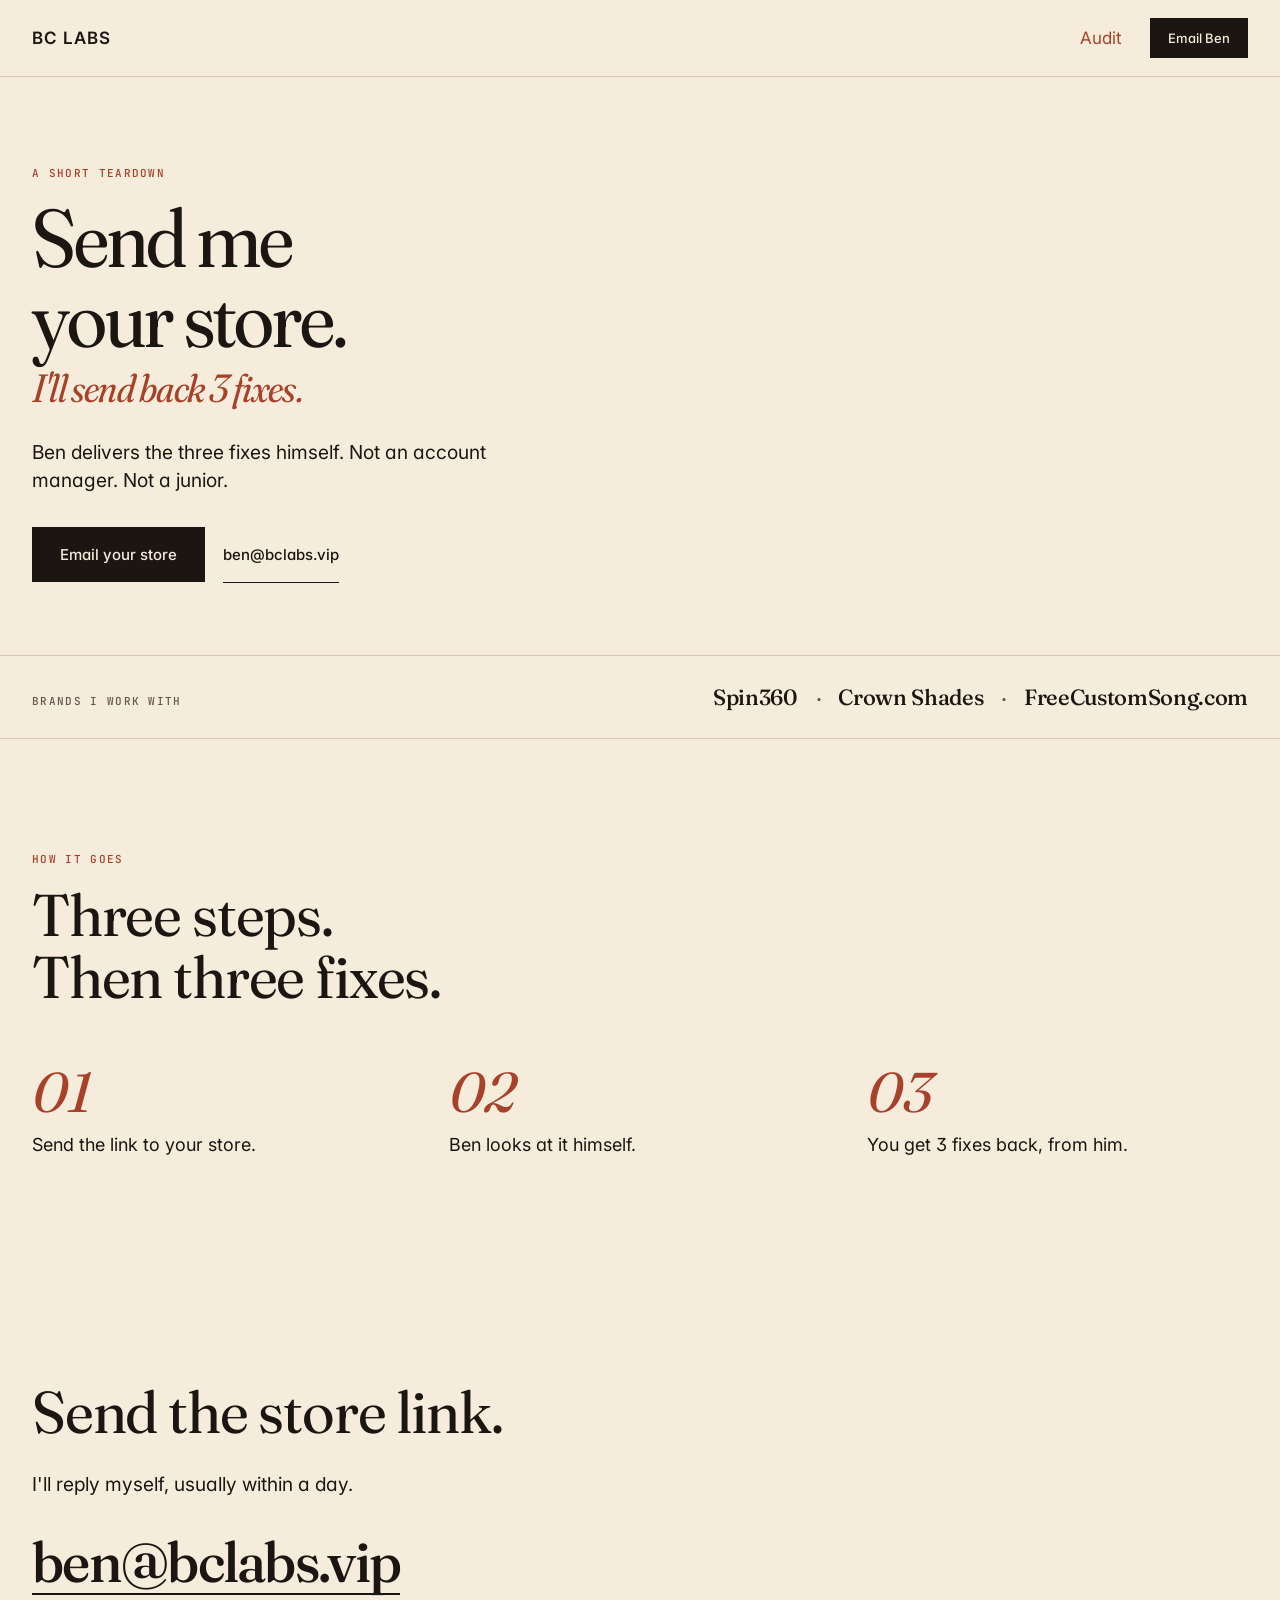
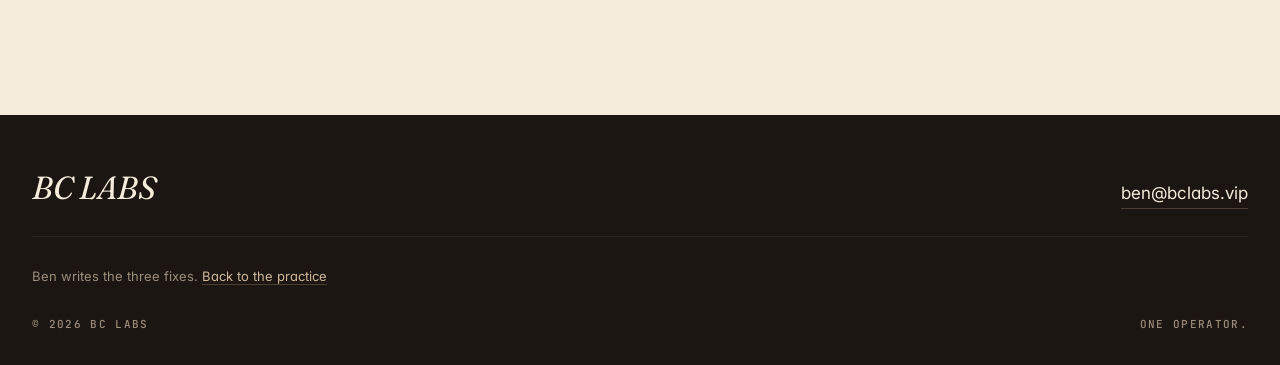
==== audit/index.html @ 70507e54 "Rewrite the homepage as a one-operator desk and add an audit page. Replace the agency brochure with " ====
<!doctype html>
<html lang="en">
<head>
<meta charset="utf-8" />
<meta name="viewport" content="width=device-width,initial-scale=1" />
<title>Send me your store. I'll send back 3 fixes. — BC LABS</title>
<meta name="description" content="Send Ben Cohen your store link. He looks himself and sends back 3 fixes. For specialty and DTC brands that already sell." />
<meta name="author" content="Ben Cohen, BC LABS" />
<meta name="robots" content="index, follow, max-image-preview:large" />
<meta name="theme-color" content="#a8412a" />
<link rel="canonical" href="https://bclabs.vip/audit/" />
<meta property="og:type" content="website" />
<meta property="og:site_name" content="BC LABS" />
<meta property="og:title" content="Send me your store. I'll send back 3 fixes." />
<meta property="og:description" content="Ben delivers the three fixes himself. Email your store link." />
<meta property="og:url" content="https://bclabs.vip/audit/" />
<meta property="og:image" content="https://bclabs.vip/og.png" />
<meta property="og:image:width" content="1200" />
<meta property="og:image:height" content="630" />
<meta name="twitter:card" content="summary_large_image" />
<meta name="twitter:title" content="Send me your store. I'll send back 3 fixes." />
<meta name="twitter:description" content="Ben delivers the three fixes himself." />
<meta name="twitter:image" content="https://bclabs.vip/og.png" />
<link rel="icon" type="image/svg+xml" href="[data-uri]" />
<link rel="preconnect" href="https://fonts.googleapis.com" />
<link rel="preconnect" href="https://fonts.gstatic.com" crossorigin />
<link href="https://fonts.googleapis.com/css2?family=Fraunces:ital,opsz,wght@0,9..144,400;0,9..144,500;0,9..144,600;1,9..144,400;1,9..144,500&family=Inter:wght@400;500;600&family=JetBrains+Mono:wght@400;500&display=swap" rel="stylesheet" />
<link rel="stylesheet" href="/site.css" />
</head>
<body>
<a class="skip" href="#send">Skip to email</a>
<nav aria-label="Primary">
  <a href="/" class="brand" aria-label="BC LABS — home">BC LABS</a>
  <div class="links">
    <a href="/audit/" aria-current="page">Audit</a>
    <a class="cta" href="mailto:ben@bclabs.vip?subject=Store%20link">Email Ben</a>
  </div>
</nav>
<main>
  <section class="hero solo" aria-labelledby="audit-headline">
    <div>
      <p class="mono sec-label">A short teardown</p>
      <h1 id="audit-headline">Send me your store.<span class="h1-rest">I'll send back 3 fixes.</span></h1>
      <p class="lede">Ben delivers the three fixes himself. Not an account manager. Not a junior.</p>
      <div class="hero-actions">
        <a class="btn-primary" href="mailto:ben@bclabs.vip?subject=Store%20link">Email your store</a>
        <a class="btn-link" href="mailto:ben@bclabs.vip">ben@bclabs.vip</a>
      </div>
    </div>
  </section>

  <aside class="proof" aria-label="Brands I work with">
    <div class="proof-inner">
      <p class="mono proof-label">Brands I work with</p>
      <ul class="proof-list">
        <li>Spin360</li>
        <li>Crown Shades</li>
        <li>FreeCustomSong.com</li>
      </ul>
    </div>
  </aside>

  <section aria-labelledby="steps-title">
    <p class="mono sec-label">How it goes</p>
    <h2 id="steps-title" class="sec-title">Three steps. Then three fixes.</h2>
    <ol class="steps">
      <li>
        <div class="num">01</div>
        <p>Send the link to your store.</p>
      </li>
      <li>
        <div class="num">02</div>
        <p>Ben looks at it himself.</p>
      </li>
      <li>
        <div class="num">03</div>
        <p>You get 3 fixes back, from him.</p>
      </li>
    </ol>
  </section>

  <section class="close" id="send" aria-labelledby="send-title">
    <h2 id="send-title" class="sec-title">Send the store link.</h2>
    <p class="lede">I'll reply myself, usually within a day.</p>
    <a class="email-big" href="mailto:ben@bclabs.vip?subject=Store%20link">ben@bclabs.vip</a>
  </section>
</main>
<footer>
  <div class="foot-wrap">
    <div class="foot-top">
      <div class="brand">BC LABS</div>
      <a href="mailto:ben@bclabs.vip?subject=Store%20link">ben@bclabs.vip</a>
    </div>
    <p class="foot-aside">Ben writes the three fixes. <a href="/">Back to the practice</a></p>
    <div class="foot-bottom">
      <span class="mono">© 2026 BC LABS</span>
      <span class="mono">One operator.</span>
    </div>
  </div>
</footer>
</body>
</html>
---- site.css ----
:root{
  --paper:#f5ecdc;
  --paper-2:#fbf4e6;
  --ink:#1c1612;
  --muted:#64584a;
  --line:#d6c9b3;
  --brick:#a8412a;
  --peach:#e8a886;
}
*{box-sizing:border-box; margin:0; padding:0;}
html{scroll-padding-top:92px;}
html,body{background:var(--paper); color:var(--ink);}
body{
  font-family:"Inter", -apple-system, system-ui, sans-serif;
  font-size:17px; line-height:1.55;
  -webkit-font-smoothing:antialiased; -moz-osx-font-smoothing:grayscale;
  font-feature-settings:"ss01","cv11";
}
::selection{background:var(--brick); color:var(--paper);}
a{color:inherit; text-decoration:none;}
:focus-visible{outline:2px solid var(--brick); outline-offset:3px;}
.skip{
  position:absolute; left:16px; top:0; z-index:80;
  transform:translateY(-120%);
  background:var(--ink); color:var(--paper);
  padding:10px 14px; font-size:14px; font-weight:500;
}
.skip:focus{transform:none;}
.mono{
  font-family:"JetBrains Mono", ui-monospace, monospace;
  font-size:11px; letter-spacing:.12em; text-transform:uppercase; font-weight:500;
}
.serif{font-family:"Fraunces", Georgia, serif;}

nav{
  position:sticky; top:0; z-index:50;
  background:var(--paper); border-bottom:1px solid var(--line);
  padding:18px 32px;
  display:flex; justify-content:space-between; align-items:center;
}
nav .brand{font-weight:600; letter-spacing:.06em;}
nav .links{display:flex; gap:28px; align-items:center;}
nav .links a{color:var(--ink); transition:color .15s;}
nav .links a:hover{color:var(--brick);}
nav .links a[aria-current="page"]{color:var(--brick);}
/* .links a outranks a bare .cta and was hiding the label. */
nav .links a.cta{
  background:var(--ink); color:var(--paper);
  padding:10px 18px;
  font-size:13px; font-weight:500;
  white-space:nowrap;
  transition:background .15s, color .15s;
}
nav .links a.cta:hover,
nav .links a.cta:focus-visible{background:var(--brick); color:var(--paper);}

.hero{
  max-width:1280px; margin:0 auto;
  padding:88px 32px 72px;
  display:grid;
  grid-template-columns:minmax(0, 1fr) 260px;
  gap:72px;
  align-items:end;
}
.hero.solo{grid-template-columns:minmax(0, 1fr); align-items:start;}
.hero h1{
  font-family:"Fraunces", serif;
  font-weight:400;
  font-size:clamp(46px, 6.4vw, 92px);
  line-height:0.98;
  letter-spacing:-0.025em;
  color:var(--ink);
  max-width:11ch;
  font-variation-settings:"opsz" 144, "SOFT" 50;
  text-wrap:balance;
}
.hero h1 .h1-rest{
  display:block;
  margin-top:0.18em;
  max-width:16ch;
  font-size:0.48em;
  line-height:1.15;
  letter-spacing:-0.02em;
  font-weight:400;
  color:var(--brick);
  font-style:italic;
}
.lede{
  margin-top:28px;
  font-size:clamp(18px, 1.5vw, 21px);
  line-height:1.45;
  max-width:28em;
}
.hero-actions{display:flex; gap:18px; align-items:center; margin-top:32px; flex-wrap:wrap;}
.btn-primary{
  background:var(--ink); color:var(--paper);
  padding:16px 28px; font-weight:500; font-size:15px;
  display:inline-block;
  transition:background .15s;
}
.btn-primary:hover{background:var(--brick); color:var(--paper);}
.btn-link{
  color:var(--ink); padding:16px 0;
  border-bottom:1px solid var(--ink);
  font-weight:500; font-size:15px;
  display:inline-block;
}
.btn-link:hover{color:var(--brick); border-color:var(--brick);}

.portrait{
  width:100%;
  aspect-ratio:4/5;
  background:var(--paper-2);
  border:1px solid var(--line);
  display:flex;
  flex-direction:column;
  justify-content:flex-end;
  gap:10px;
  padding:18px 16px 16px;
}
.portrait-name{
  font-family:"Fraunces", serif;
  font-style:italic;
  font-weight:500;
  font-size:32px;
  line-height:0.95;
  letter-spacing:-0.02em;
}
.portrait-note{color:var(--muted);}

.proof{border-top:1px solid var(--line); border-bottom:1px solid var(--line);}
.proof-inner{
  max-width:1280px; margin:0 auto;
  padding:28px 32px;
  display:flex; justify-content:space-between; align-items:baseline;
  gap:32px;
}
.proof-label{color:var(--muted); flex:none;}
.proof-list{
  list-style:none;
  display:flex; flex-wrap:wrap; justify-content:flex-end;
  gap:8px 0;
}
.proof-list li{
  font-family:"Fraunces", serif;
  font-weight:500;
  font-size:22px;
  letter-spacing:-0.015em;
  line-height:1.2;
}
.proof-list li:not(:last-child)::after{
  content:"·";
  color:var(--muted);
  font-weight:400;
  margin:0 18px;
}

section{padding:112px 32px; max-width:1280px; margin:0 auto;}
.sec-label{color:var(--brick); display:block; margin-bottom:16px;}
.sec-title{
  font-family:"Fraunces", serif;
  font-weight:400;
  font-size:clamp(36px, 4.6vw, 64px);
  line-height:1.05;
  letter-spacing:-0.02em;
  max-width:16ch;
  text-wrap:balance;
}
.sec-title em{font-style:italic; color:var(--brick);}

.you{background:var(--paper-2); border-top:1px solid var(--line); border-bottom:1px solid var(--line); max-width:none;}
.you-inner{max-width:1280px; margin:0 auto;}
.you-list{
  list-style:none;
  margin-top:48px;
  display:grid;
  gap:22px;
  max-width:36em;
  font-size:20px;
  line-height:1.4;
}
.you-list li{padding-left:32px; position:relative;}
.you-list li:before{content:"→"; position:absolute; left:0; color:var(--brick);}
.notyet{
  margin-top:40px;
  max-width:22em;
  font-family:"Fraunces", serif;
  font-style:italic;
  font-size:clamp(22px, 2vw, 28px);
  line-height:1.3;
  letter-spacing:-0.015em;
}

.do-grid{
  margin-top:56px;
  display:grid;
  grid-template-columns:repeat(4, minmax(0, 1fr));
  gap:40px 28px;
}
.do-card{border-top:1px solid var(--line); padding-top:20px;}
.do-card h3{
  font-family:"Fraunces", serif;
  font-weight:500;
  font-size:28px;
  line-height:1.1;
  letter-spacing:-0.02em;
}
.do-card p{margin-top:14px; max-width:18em; line-height:1.45;}
.do-cta{margin-top:40px;}

.steps{
  list-style:none;
  margin-top:56px;
  display:grid;
  grid-template-columns:repeat(3, minmax(0, 1fr));
  gap:36px;
}
.steps .num{
  font-family:"Fraunces", serif;
  font-style:italic;
  font-size:56px;
  line-height:1;
  color:var(--brick);
  font-weight:400;
}
.steps p{margin-top:12px; max-width:16em; font-size:18px; line-height:1.4;}
.soft{margin-top:40px; max-width:28em; color:var(--muted);}
.soft a{color:var(--ink); border-bottom:1px solid var(--ink);}
.soft a:hover{color:var(--brick); border-color:var(--brick);}

.justme{
  background:var(--ink); color:var(--paper);
  max-width:none;
  padding:120px 32px;
}
.justme-inner{max-width:1280px; margin:0 auto;}
.justme h2{
  font-family:"Fraunces", serif;
  font-weight:400;
  font-size:clamp(48px, 7vw, 104px);
  line-height:0.98;
  letter-spacing:-0.03em;
  max-width:10ch;
}
.justme h2 em{font-style:italic; color:var(--peach);}
.justme p{
  margin-top:28px;
  font-size:clamp(18px, 1.6vw, 22px);
  max-width:22em;
  line-height:1.4;
}

.close{padding-bottom:120px;}
.email-big{
  display:inline-block;
  margin-top:32px;
  font-family:"Fraunces", serif;
  font-weight:500;
  font-size:clamp(32px, 4.4vw, 60px);
  letter-spacing:-0.03em;
  line-height:1.1;
  border-bottom:2px solid var(--ink);
  color:var(--ink);
}
.email-big:hover{color:var(--brick); border-color:var(--brick);}

footer{background:var(--ink); color:#9b8d7c; padding:48px 32px 32px;}
.foot-wrap{max-width:1280px; margin:0 auto; display:grid; gap:28px;}
.foot-top{
  display:flex; justify-content:space-between; align-items:baseline;
  padding-bottom:24px; border-bottom:1px solid #2c2620;
}
.foot-top .brand{font-family:"Fraunces", serif; font-style:italic; font-size:32px; color:var(--paper);}
.foot-top a{color:var(--paper); border-bottom:1px solid #4a3f30; padding-bottom:2px;}
.foot-top a:hover{color:var(--peach); border-color:var(--peach);}
.foot-aside{font-size:13px; line-height:1.7; max-width:46em;}
.foot-aside a{color:#cfb89c; border-bottom:1px solid #4a3f30;}
.foot-aside a:hover{color:var(--peach);}
.foot-bottom{
  display:flex; justify-content:space-between;
  font-size:11px; letter-spacing:.1em; text-transform:uppercase;
}

@media (max-width:880px){
  nav{padding:12px 18px;}
  nav .links{gap:14px;}
  .hero{grid-template-columns:1fr; gap:32px; padding:48px 18px 40px; align-items:start;}
  .hero h1{font-size:44px; max-width:12ch;}
  .portrait{width:min(100%, 220px);}
  .proof-inner{flex-direction:column; align-items:flex-start; gap:14px; padding:22px 18px;}
  .proof-list{justify-content:flex-start;}
  section{padding:72px 18px;}
  .you{padding:72px 18px;}
  .sec-title{font-size:36px;}
  .do-grid{grid-template-columns:1fr 1fr; gap:28px 18px;}
  .steps{grid-template-columns:1fr; gap:28px;}
  .steps .num{font-size:44px;}
  .justme{padding:72px 18px;}
  .justme h2{font-size:48px;}
  footer{padding:36px 18px 24px;}
  .foot-top{flex-direction:column; gap:14px; align-items:flex-start;}
  .foot-bottom{flex-direction:column; gap:6px;}
}
@media (max-width:480px){
  nav{padding:10px 16px;}
  nav .links a.cta{padding:9px 12px; font-size:12px;}
  .hero{padding:36px 16px 32px;}
  .hero h1{font-size:38px;}
  .lede{font-size:17px;}
  .hero-actions{flex-direction:column; align-items:stretch;}
  .btn-primary{text-align:center;}
  .btn-link{align-self:center;}
  .proof-inner{padding:20px 16px;}
  .proof-list li{font-size:20px;}
  section,.you{padding:56px 16px;}
  .sec-title{font-size:32px;}
  .you-list{font-size:18px;}
  .do-grid{grid-template-columns:1fr;}
  .justme{padding:64px 16px;}
  .justme h2{font-size:42px;}
  .email-big{font-size:32px;}
  footer{padding:28px 16px 20px;}
}
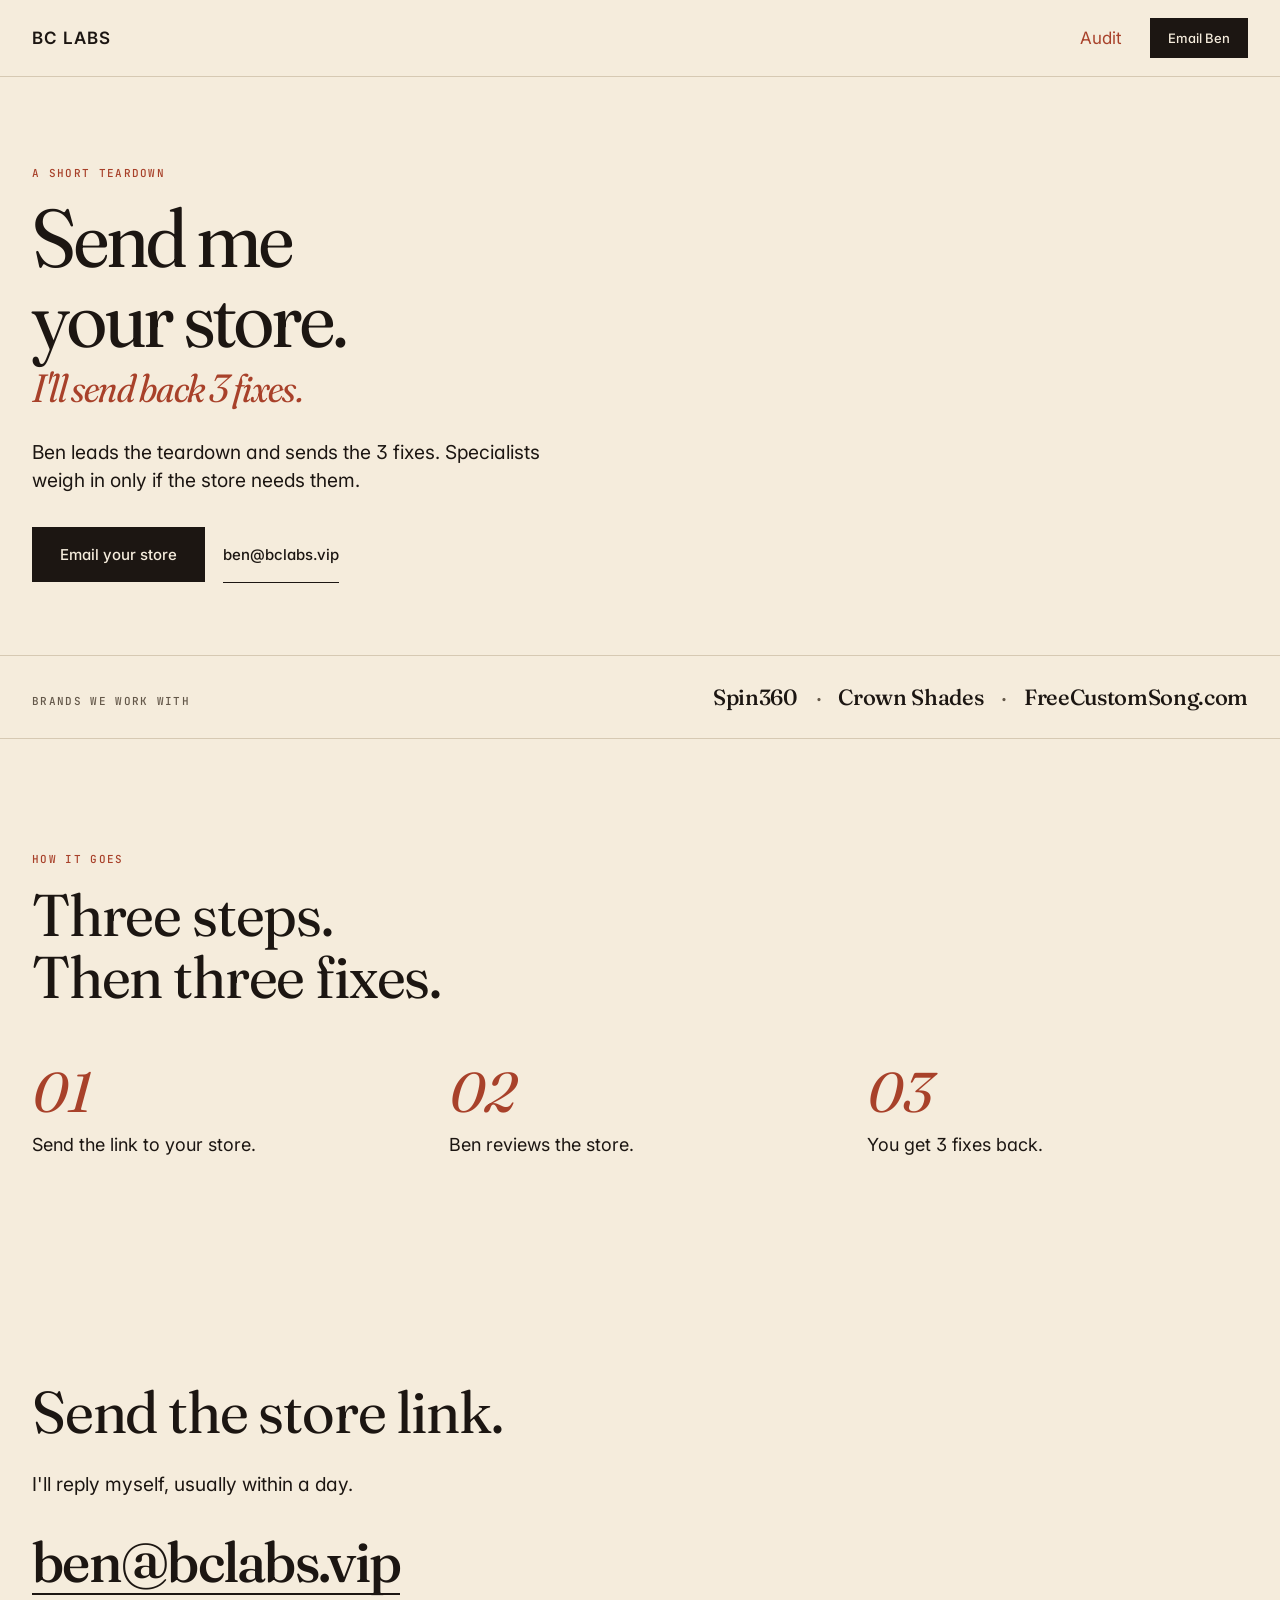
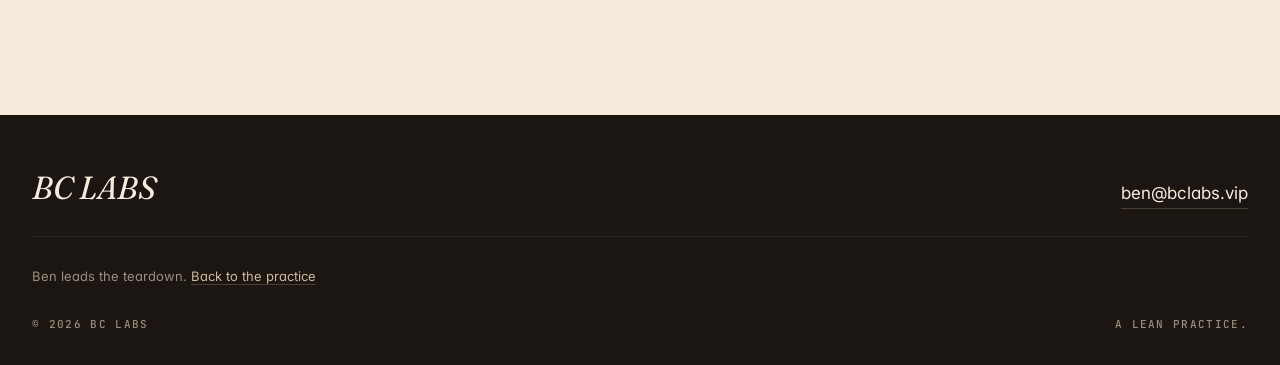
==== commit e7d37ef4: "Frame BC Labs as a lean practice Ben leads. Replace the solo-operator lines with Ben quarterbacking " ====
--- a/audit/index.html
+++ b/audit/index.html
@@ -4,7 +4,7 @@
 <meta charset="utf-8" />
 <meta name="viewport" content="width=device-width,initial-scale=1" />
 <title>Send me your store. I'll send back 3 fixes. — BC LABS</title>
-<meta name="description" content="Send Ben Cohen your store link. He looks himself and sends back 3 fixes. For specialty and DTC brands that already sell." />
+<meta name="description" content="Send Ben your store link. He leads the teardown and sends back 3 fixes. Specialists weigh in only if the store needs them." />
 <meta name="author" content="Ben Cohen, BC LABS" />
 <meta name="robots" content="index, follow, max-image-preview:large" />
 <meta name="theme-color" content="#a8412a" />
@@ -12,14 +12,14 @@
 <meta property="og:type" content="website" />
 <meta property="og:site_name" content="BC LABS" />
 <meta property="og:title" content="Send me your store. I'll send back 3 fixes." />
-<meta property="og:description" content="Ben delivers the three fixes himself. Email your store link." />
+<meta property="og:description" content="Ben leads the teardown and sends back 3 fixes. Email your store link." />
 <meta property="og:url" content="https://bclabs.vip/audit/" />
 <meta property="og:image" content="https://bclabs.vip/og.png" />
 <meta property="og:image:width" content="1200" />
 <meta property="og:image:height" content="630" />
 <meta name="twitter:card" content="summary_large_image" />
 <meta name="twitter:title" content="Send me your store. I'll send back 3 fixes." />
-<meta name="twitter:description" content="Ben delivers the three fixes himself." />
+<meta name="twitter:description" content="Ben leads the teardown and sends back 3 fixes." />
 <meta name="twitter:image" content="https://bclabs.vip/og.png" />
 <link rel="icon" type="image/svg+xml" href="[data-uri]" />
 <link rel="preconnect" href="https://fonts.googleapis.com" />
@@ -41,7 +41,7 @@
     <div>
       <p class="mono sec-label">A short teardown</p>
       <h1 id="audit-headline">Send me your store.<span class="h1-rest">I'll send back 3 fixes.</span></h1>
-      <p class="lede">Ben delivers the three fixes himself. Not an account manager. Not a junior.</p>
+      <p class="lede">Ben leads the teardown and sends the 3 fixes. Specialists weigh in only if the store needs them.</p>
       <div class="hero-actions">
         <a class="btn-primary" href="mailto:ben@bclabs.vip?subject=Store%20link">Email your store</a>
         <a class="btn-link" href="mailto:ben@bclabs.vip">ben@bclabs.vip</a>
@@ -49,9 +49,9 @@
     </div>
   </section>
 
-  <aside class="proof" aria-label="Brands I work with">
+  <aside class="proof" aria-label="Brands we work with">
     <div class="proof-inner">
-      <p class="mono proof-label">Brands I work with</p>
+      <p class="mono proof-label">Brands we work with</p>
       <ul class="proof-list">
         <li>Spin360</li>
         <li>Crown Shades</li>
@@ -70,11 +70,11 @@
       </li>
       <li>
         <div class="num">02</div>
-        <p>Ben looks at it himself.</p>
+        <p>Ben reviews the store.</p>
       </li>
       <li>
         <div class="num">03</div>
-        <p>You get 3 fixes back, from him.</p>
+        <p>You get 3 fixes back.</p>
       </li>
     </ol>
   </section>
@@ -91,10 +91,10 @@
       <div class="brand">BC LABS</div>
       <a href="mailto:ben@bclabs.vip?subject=Store%20link">ben@bclabs.vip</a>
     </div>
-    <p class="foot-aside">Ben writes the three fixes. <a href="/">Back to the practice</a></p>
+    <p class="foot-aside">Ben leads the teardown. <a href="/">Back to the practice</a></p>
     <div class="foot-bottom">
       <span class="mono">© 2026 BC LABS</span>
-      <span class="mono">One operator.</span>
+      <span class="mono">A lean practice.</span>
     </div>
   </div>
 </footer>
--- a/site.css
+++ b/site.css
@@ -240,9 +240,9 @@
   font-size:clamp(48px, 7vw, 104px);
   line-height:0.98;
   letter-spacing:-0.03em;
-  max-width:10ch;
-}
-.justme h2 em{font-style:italic; color:var(--peach);}
+  max-width:14ch;
+}
+.justme h2 em{display:block; font-style:italic; color:var(--peach);}
 .justme p{
   margin-top:28px;
   font-size:clamp(18px, 1.6vw, 22px);
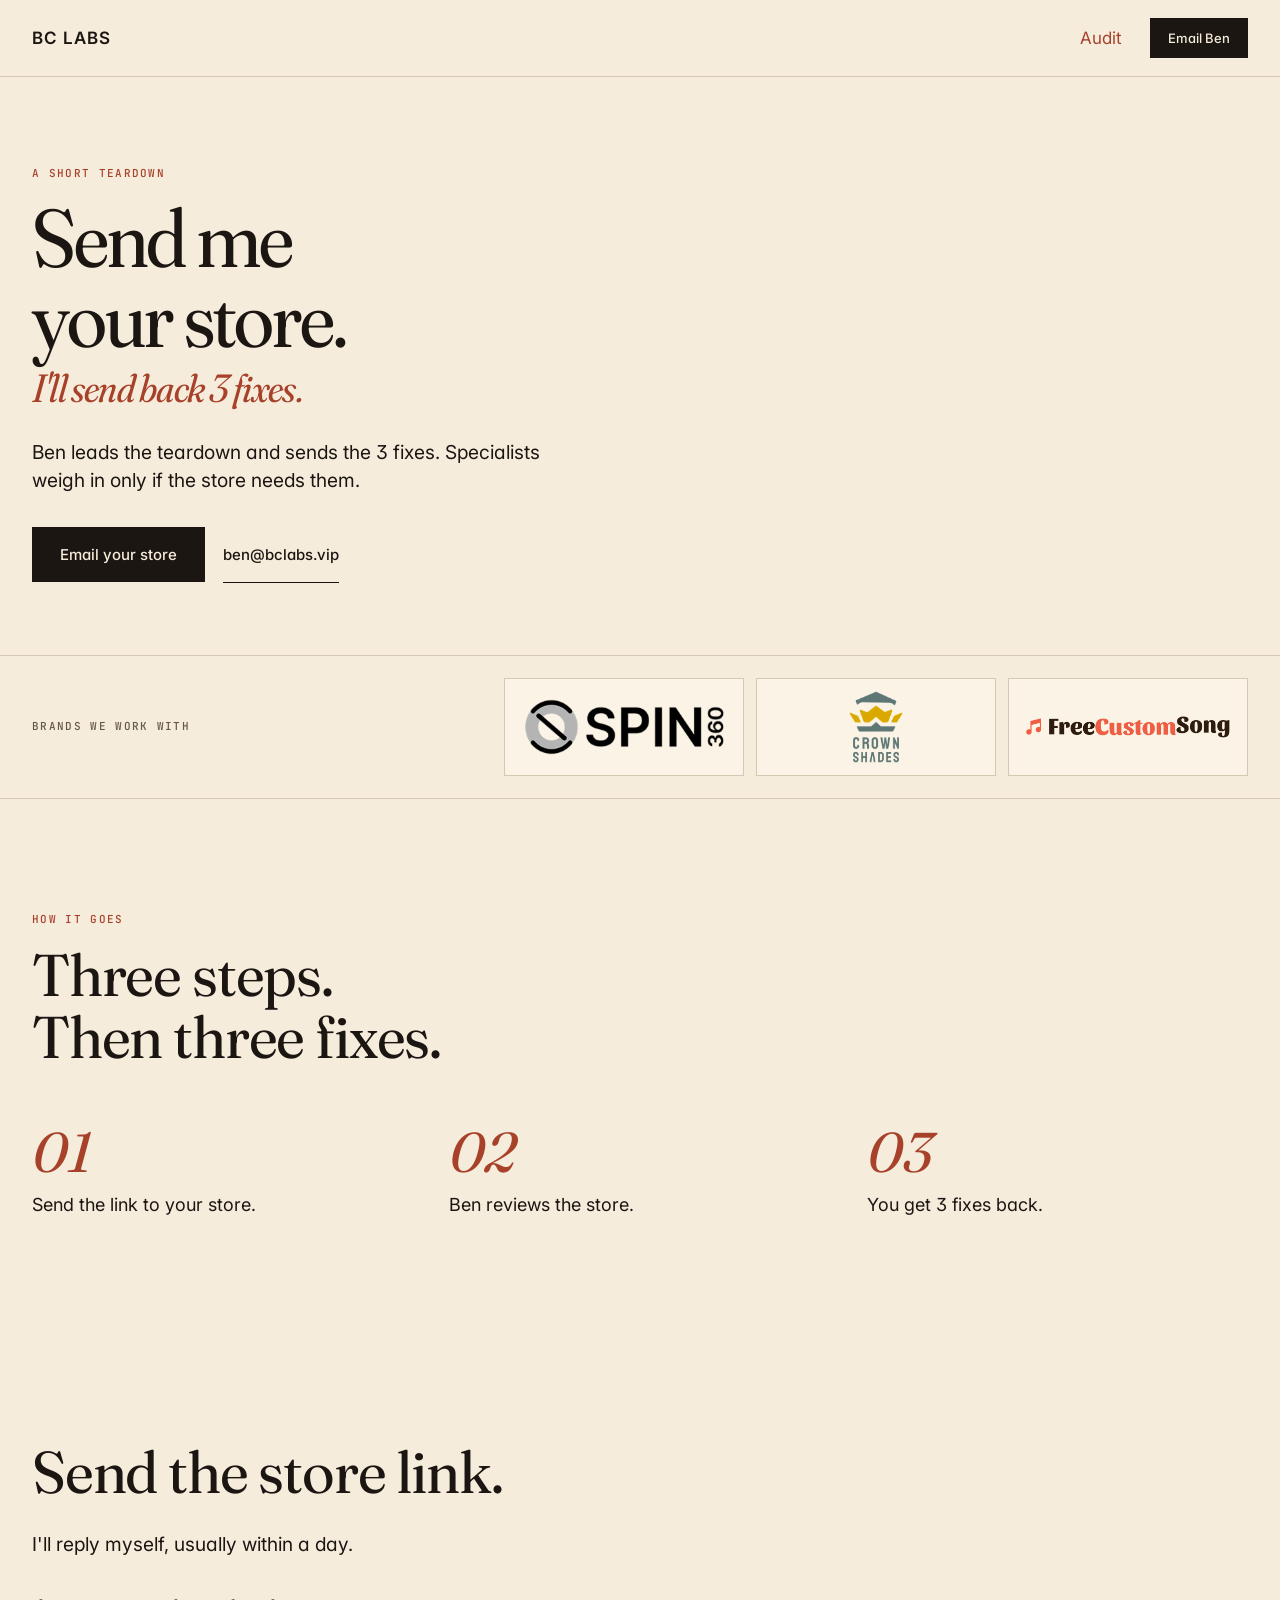
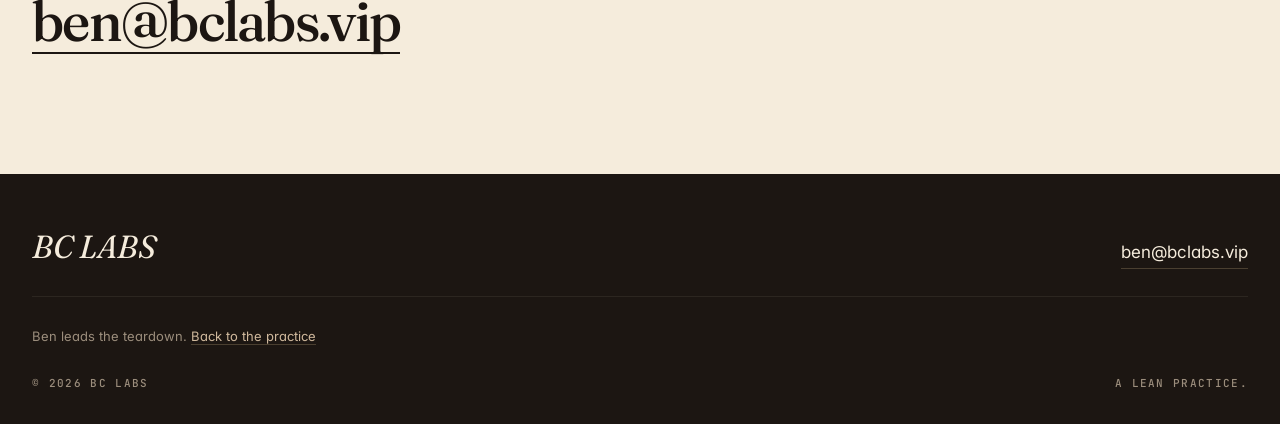
==== commit 8684f47b: "Show the three client brands as logo images. The proof row on the homepage and audit page uses image" ====
--- a/audit/index.html
+++ b/audit/index.html
@@ -53,9 +53,9 @@
     <div class="proof-inner">
       <p class="mono proof-label">Brands we work with</p>
       <ul class="proof-list">
-        <li>Spin360</li>
-        <li>Crown Shades</li>
-        <li>FreeCustomSong.com</li>
+        <li><img src="/brands/spin360.png" alt="Client brand" width="598" height="160"></li>
+        <li><img src="/brands/crown-shades.png" alt="Client brand" width="168" height="220"></li>
+        <li><img src="/brands/freecustomsong.png" alt="Client brand" width="813" height="94"></li>
       </ul>
     </div>
   </aside>
--- a/site.css
+++ b/site.css
@@ -109,50 +109,50 @@
 
 .portrait{
   width:100%;
-  aspect-ratio:4/5;
-  background:var(--paper-2);
+  aspect-ratio:1/1;
+  margin:0;
+  background:#b4b4b4;
   border:1px solid var(--line);
-  display:flex;
-  flex-direction:column;
-  justify-content:flex-end;
-  gap:10px;
-  padding:18px 16px 16px;
-}
-.portrait-name{
-  font-family:"Fraunces", serif;
-  font-style:italic;
-  font-weight:500;
-  font-size:32px;
-  line-height:0.95;
-  letter-spacing:-0.02em;
-}
-.portrait-note{color:var(--muted);}
+  overflow:hidden;
+}
+.portrait img{
+  width:100%;
+  height:100%;
+  object-fit:cover;
+  object-position:center;
+  display:block;
+}
 
 .proof{border-top:1px solid var(--line); border-bottom:1px solid var(--line);}
 .proof-inner{
   max-width:1280px; margin:0 auto;
-  padding:28px 32px;
-  display:flex; justify-content:space-between; align-items:baseline;
-  gap:32px;
+  padding:22px 32px;
+  display:flex; justify-content:space-between; align-items:center;
+  gap:28px;
 }
 .proof-label{color:var(--muted); flex:none;}
 .proof-list{
   list-style:none;
   display:flex; flex-wrap:wrap; justify-content:flex-end;
-  gap:8px 0;
+  gap:12px;
+  flex:1;
+  min-width:0;
 }
 .proof-list li{
-  font-family:"Fraunces", serif;
-  font-weight:500;
-  font-size:22px;
-  letter-spacing:-0.015em;
-  line-height:1.2;
-}
-.proof-list li:not(:last-child)::after{
-  content:"·";
-  color:var(--muted);
-  font-weight:400;
-  margin:0 18px;
+  flex:1 1 180px;
+  max-width:240px;
+  min-height:96px;
+  background:var(--paper-2);
+  border:1px solid var(--line);
+  display:flex; align-items:center; justify-content:center;
+  padding:12px 16px;
+}
+.proof-list img{
+  display:block;
+  width:auto; height:auto;
+  max-width:100%;
+  max-height:72px;
+  object-fit:contain;
 }
 
 section{padding:112px 32px; max-width:1280px; margin:0 auto;}
@@ -287,8 +287,9 @@
   .hero{grid-template-columns:1fr; gap:32px; padding:48px 18px 40px; align-items:start;}
   .hero h1{font-size:44px; max-width:12ch;}
   .portrait{width:min(100%, 220px);}
-  .proof-inner{flex-direction:column; align-items:flex-start; gap:14px; padding:22px 18px;}
-  .proof-list{justify-content:flex-start;}
+  .proof-inner{flex-direction:column; align-items:stretch; gap:14px; padding:22px 18px;}
+  .proof-list{justify-content:stretch;}
+  .proof-list li{flex-basis:140px; max-width:none;}
   section{padding:72px 18px;}
   .you{padding:72px 18px;}
   .sec-title{font-size:36px;}
@@ -311,7 +312,7 @@
   .btn-primary{text-align:center;}
   .btn-link{align-self:center;}
   .proof-inner{padding:20px 16px;}
-  .proof-list li{font-size:20px;}
+  .proof-list li{flex-basis:100%; min-height:84px;}
   section,.you{padding:56px 16px;}
   .sec-title{font-size:32px;}
   .you-list{font-size:18px;}
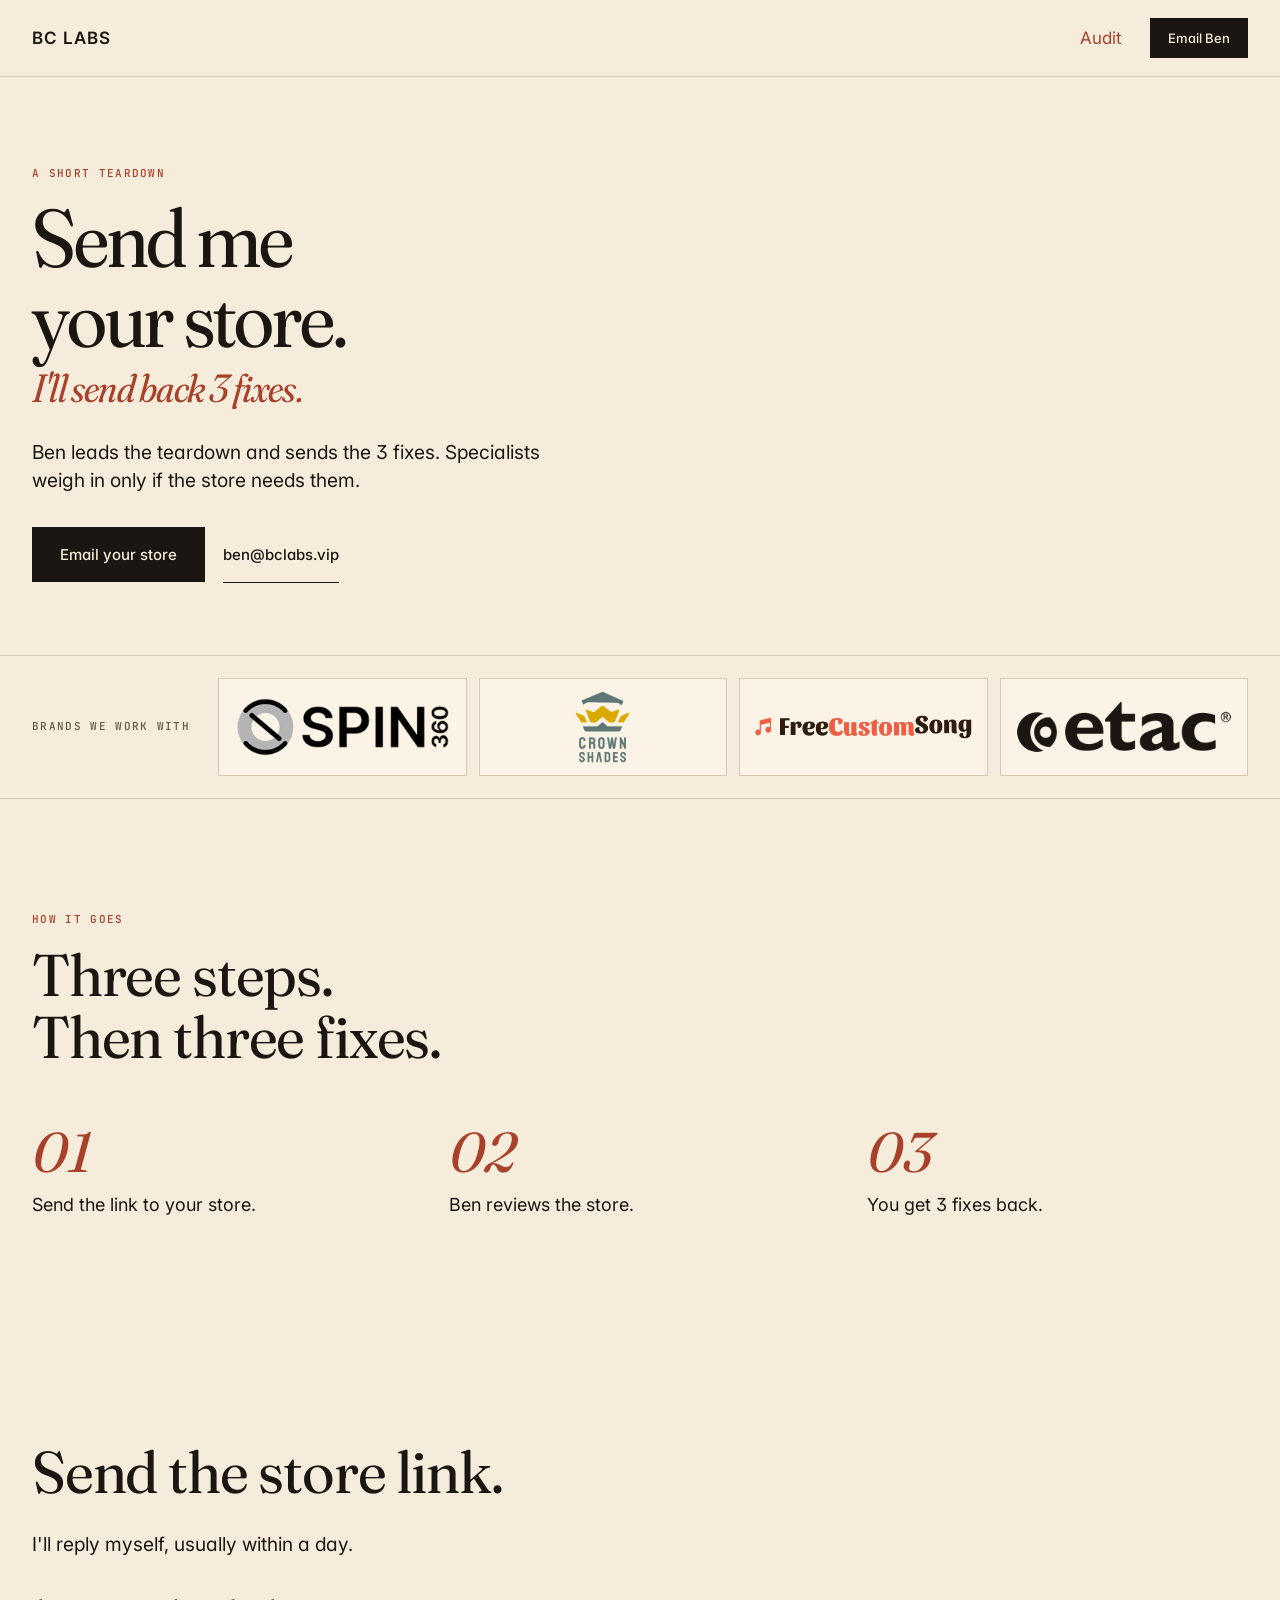
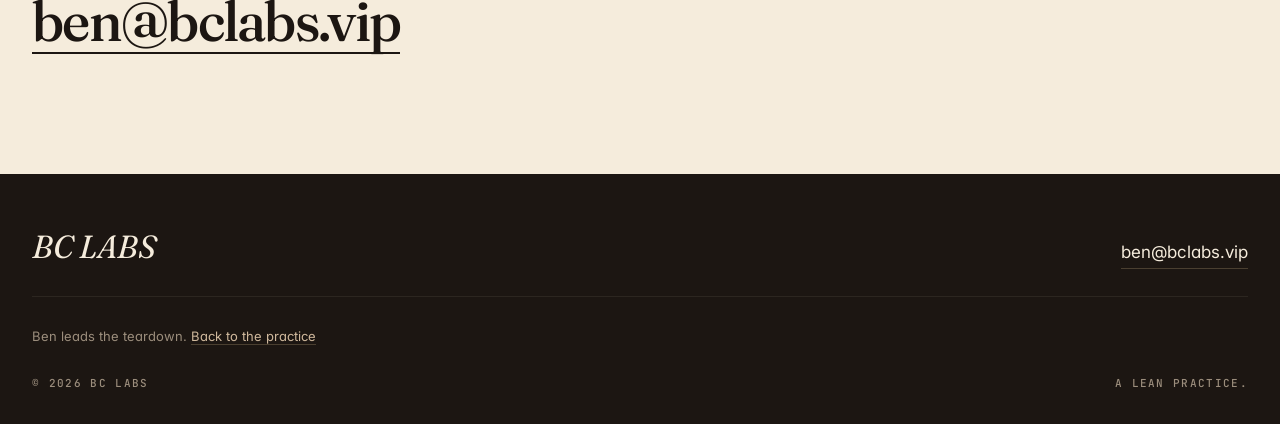
==== commit 143a3525: "Add the Etac logo to the brands row. The proof cards are now four images, with Etac beside the exist" ====
--- a/audit/index.html
+++ b/audit/index.html
@@ -56,6 +56,7 @@
         <li><img src="/brands/spin360.png" alt="Client brand" width="598" height="160"></li>
         <li><img src="/brands/crown-shades.png" alt="Client brand" width="168" height="220"></li>
         <li><img src="/brands/freecustomsong.png" alt="Client brand" width="813" height="94"></li>
+        <li><img src="/brands/etac.png" alt="Client brand" width="602" height="150"></li>
       </ul>
     </div>
   </aside>
--- a/site.css
+++ b/site.css
@@ -133,19 +133,18 @@
 .proof-label{color:var(--muted); flex:none;}
 .proof-list{
   list-style:none;
-  display:flex; flex-wrap:wrap; justify-content:flex-end;
+  display:grid;
+  grid-template-columns:repeat(4, minmax(0, 1fr));
   gap:12px;
   flex:1;
   min-width:0;
 }
 .proof-list li{
-  flex:1 1 180px;
-  max-width:240px;
   min-height:96px;
   background:var(--paper-2);
   border:1px solid var(--line);
   display:flex; align-items:center; justify-content:center;
-  padding:12px 16px;
+  padding:12px 14px;
 }
 .proof-list img{
   display:block;
@@ -181,15 +180,6 @@
 }
 .you-list li{padding-left:32px; position:relative;}
 .you-list li:before{content:"→"; position:absolute; left:0; color:var(--brick);}
-.notyet{
-  margin-top:40px;
-  max-width:22em;
-  font-family:"Fraunces", serif;
-  font-style:italic;
-  font-size:clamp(22px, 2vw, 28px);
-  line-height:1.3;
-  letter-spacing:-0.015em;
-}
 
 .do-grid{
   margin-top:56px;
@@ -288,8 +278,7 @@
   .hero h1{font-size:44px; max-width:12ch;}
   .portrait{width:min(100%, 220px);}
   .proof-inner{flex-direction:column; align-items:stretch; gap:14px; padding:22px 18px;}
-  .proof-list{justify-content:stretch;}
-  .proof-list li{flex-basis:140px; max-width:none;}
+  .proof-list{grid-template-columns:repeat(2, minmax(0, 1fr));}
   section{padding:72px 18px;}
   .you{padding:72px 18px;}
   .sec-title{font-size:36px;}
@@ -312,7 +301,8 @@
   .btn-primary{text-align:center;}
   .btn-link{align-self:center;}
   .proof-inner{padding:20px 16px;}
-  .proof-list li{flex-basis:100%; min-height:84px;}
+  .proof-list{grid-template-columns:1fr;}
+  .proof-list li{min-height:84px;}
   section,.you{padding:56px 16px;}
   .sec-title{font-size:32px;}
   .you-list{font-size:18px;}
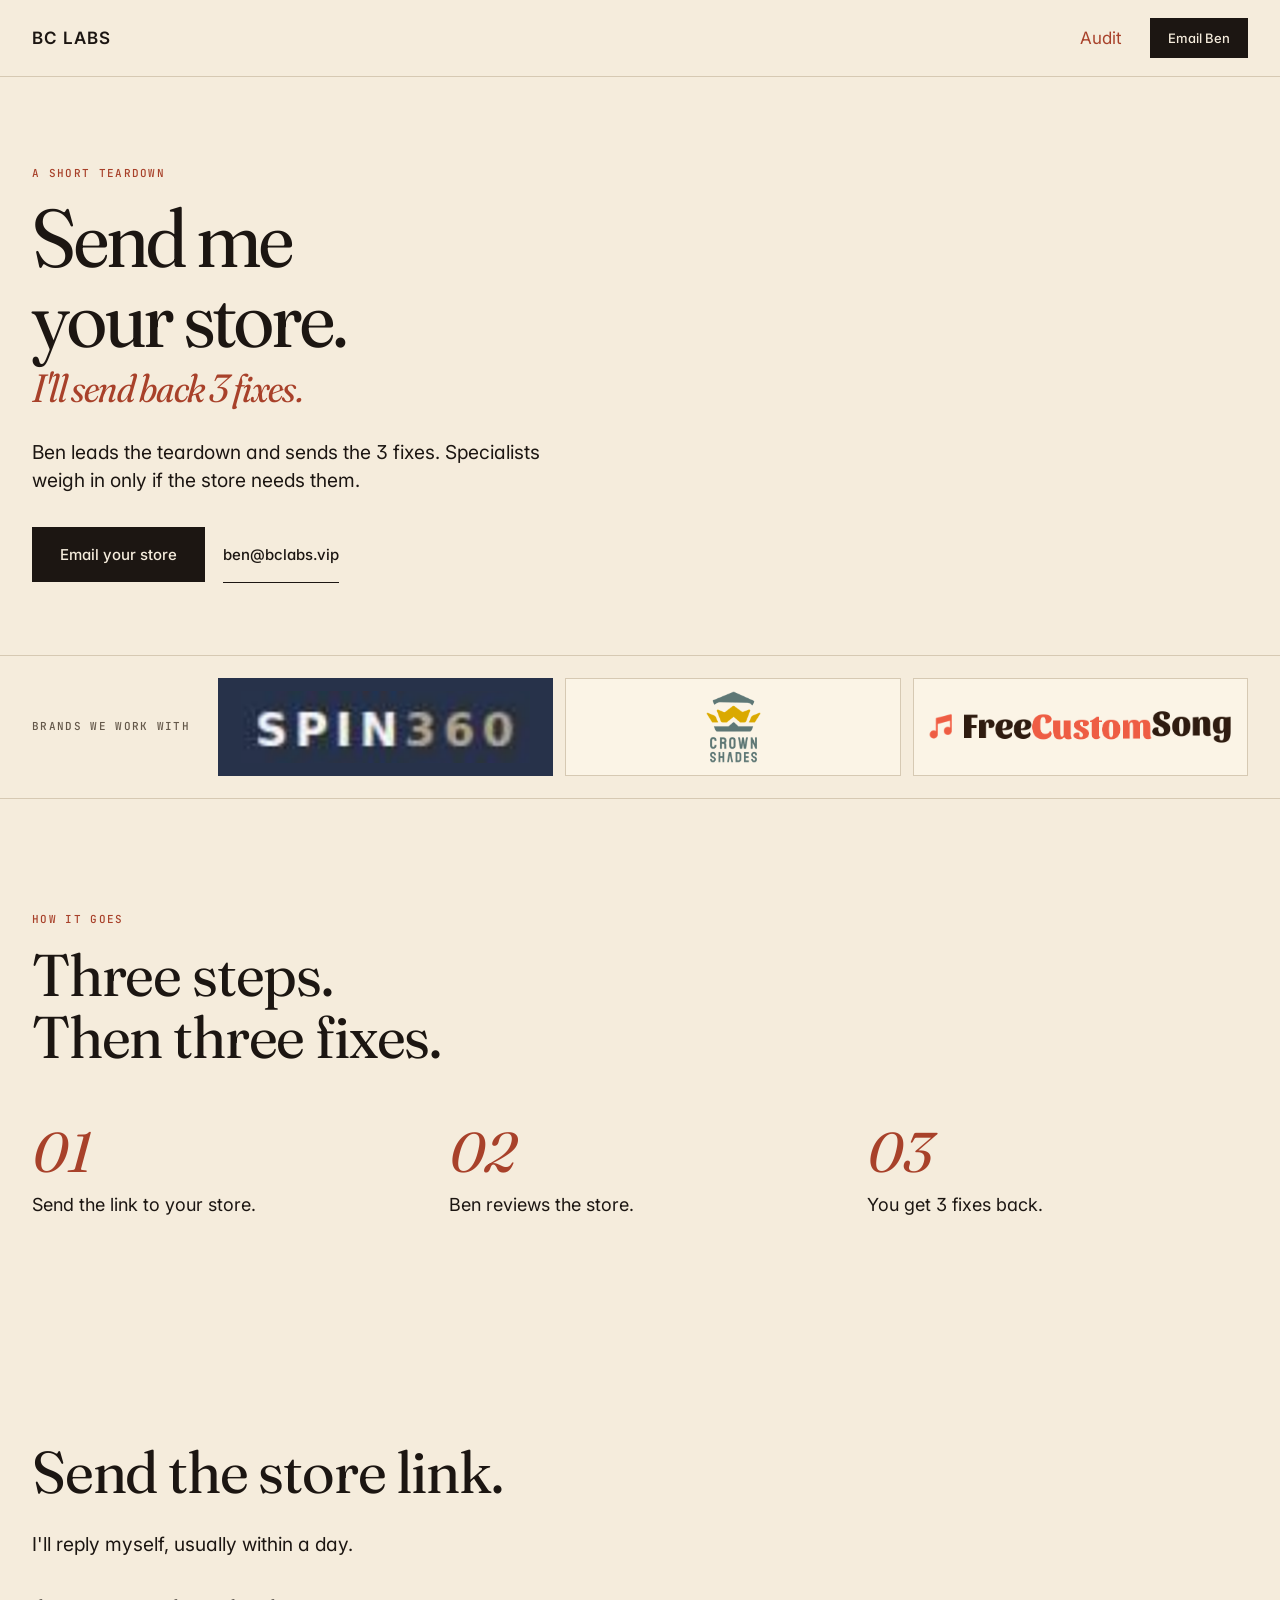
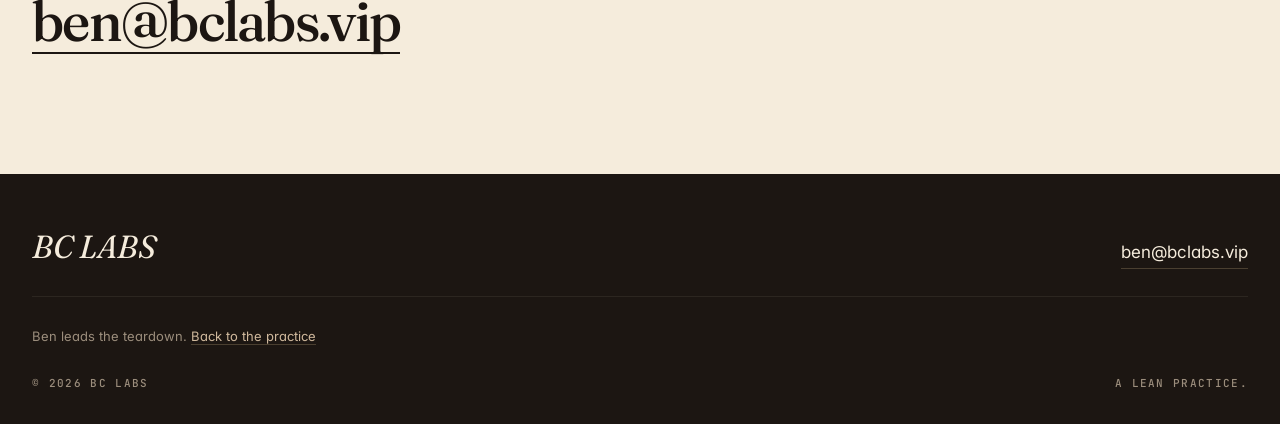
==== commit b3b5a1e9: "Use the real Spin360 wordmark and drop Etac. The brands row is three image cards again, with Spin360" ====
--- a/audit/index.html
+++ b/audit/index.html
@@ -53,10 +53,9 @@
     <div class="proof-inner">
       <p class="mono proof-label">Brands we work with</p>
       <ul class="proof-list">
-        <li><img src="/brands/spin360.png" alt="Client brand" width="598" height="160"></li>
+        <li class="mark-dark"><img src="/brands/spin360.png" alt="Client brand" width="639" height="159"></li>
         <li><img src="/brands/crown-shades.png" alt="Client brand" width="168" height="220"></li>
         <li><img src="/brands/freecustomsong.png" alt="Client brand" width="813" height="94"></li>
-        <li><img src="/brands/etac.png" alt="Client brand" width="602" height="150"></li>
       </ul>
     </div>
   </aside>
--- a/site.css
+++ b/site.css
@@ -134,7 +134,7 @@
 .proof-list{
   list-style:none;
   display:grid;
-  grid-template-columns:repeat(4, minmax(0, 1fr));
+  grid-template-columns:repeat(3, minmax(0, 1fr));
   gap:12px;
   flex:1;
   min-width:0;
@@ -152,6 +152,11 @@
   max-width:100%;
   max-height:72px;
   object-fit:contain;
+}
+.proof-list li.mark-dark{
+  background:#27324a;
+  border-color:#27324a;
+  padding:8px 18px;
 }
 
 section{padding:112px 32px; max-width:1280px; margin:0 auto;}
@@ -278,7 +283,6 @@
   .hero h1{font-size:44px; max-width:12ch;}
   .portrait{width:min(100%, 220px);}
   .proof-inner{flex-direction:column; align-items:stretch; gap:14px; padding:22px 18px;}
-  .proof-list{grid-template-columns:repeat(2, minmax(0, 1fr));}
   section{padding:72px 18px;}
   .you{padding:72px 18px;}
   .sec-title{font-size:36px;}
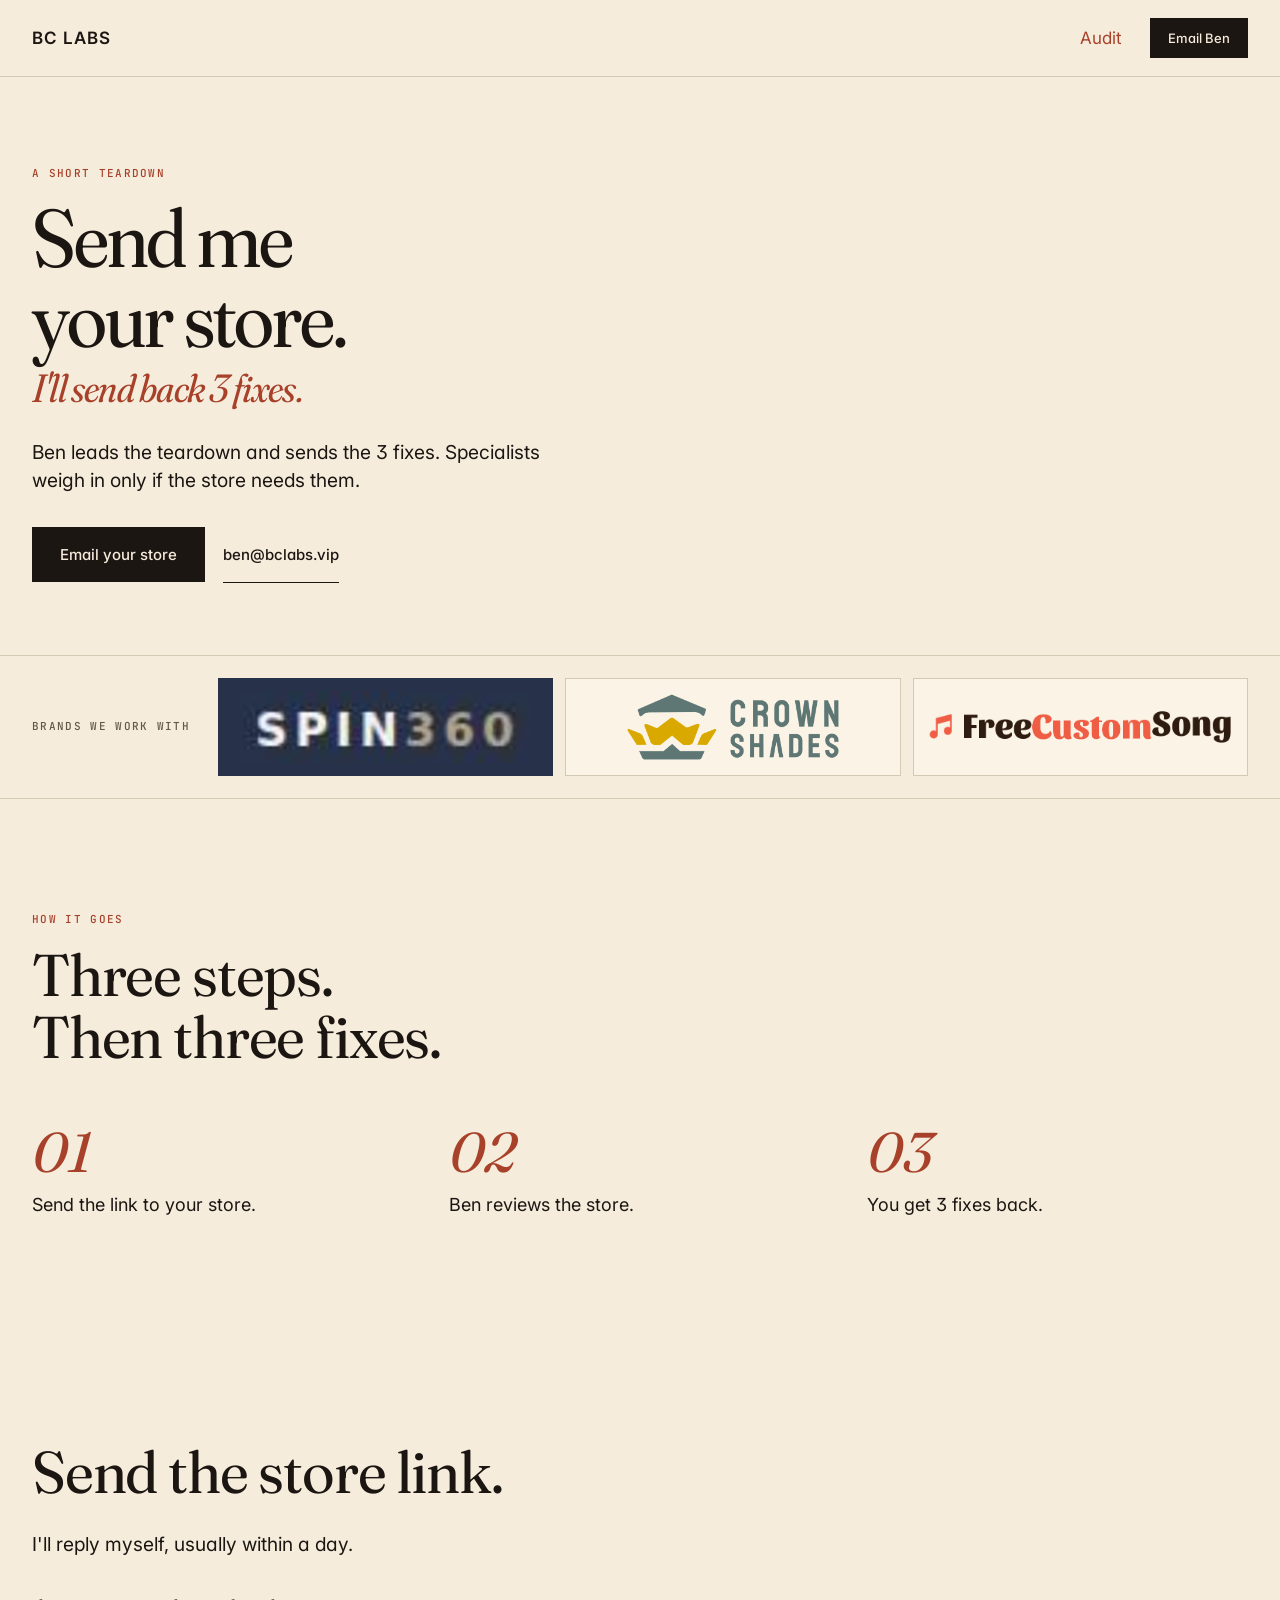
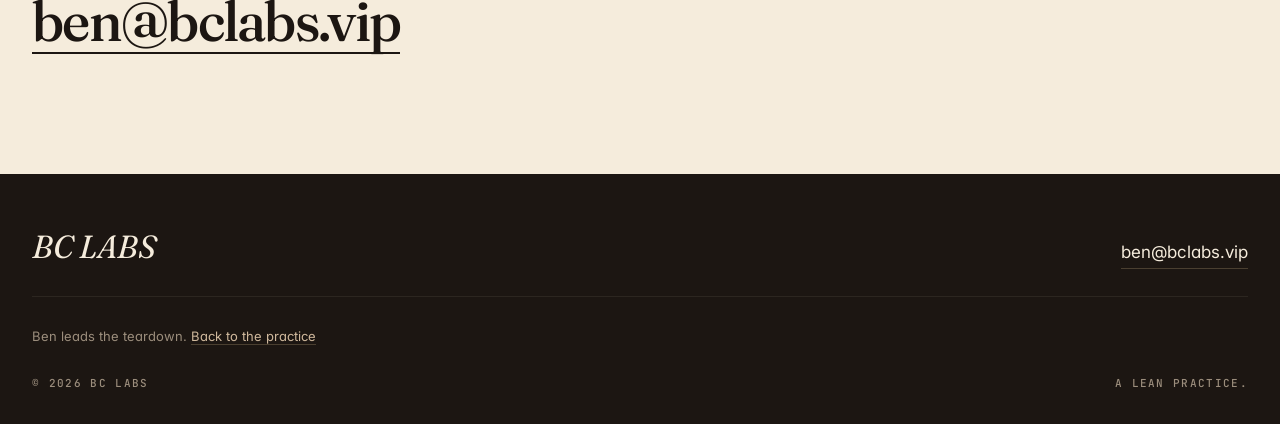
==== commit a810a097: "Use the supplied Crown Shades mark in the brands row. The other two cards stay Spin360 and FreeCusto" ====
--- a/audit/index.html
+++ b/audit/index.html
@@ -54,7 +54,7 @@
       <p class="mono proof-label">Brands we work with</p>
       <ul class="proof-list">
         <li class="mark-dark"><img src="/brands/spin360.png" alt="Client brand" width="639" height="159"></li>
-        <li><img src="/brands/crown-shades.png" alt="Client brand" width="168" height="220"></li>
+        <li><img src="/brands/crown-shades.png" alt="Client brand" width="743" height="246"></li>
         <li><img src="/brands/freecustomsong.png" alt="Client brand" width="813" height="94"></li>
       </ul>
     </div>
